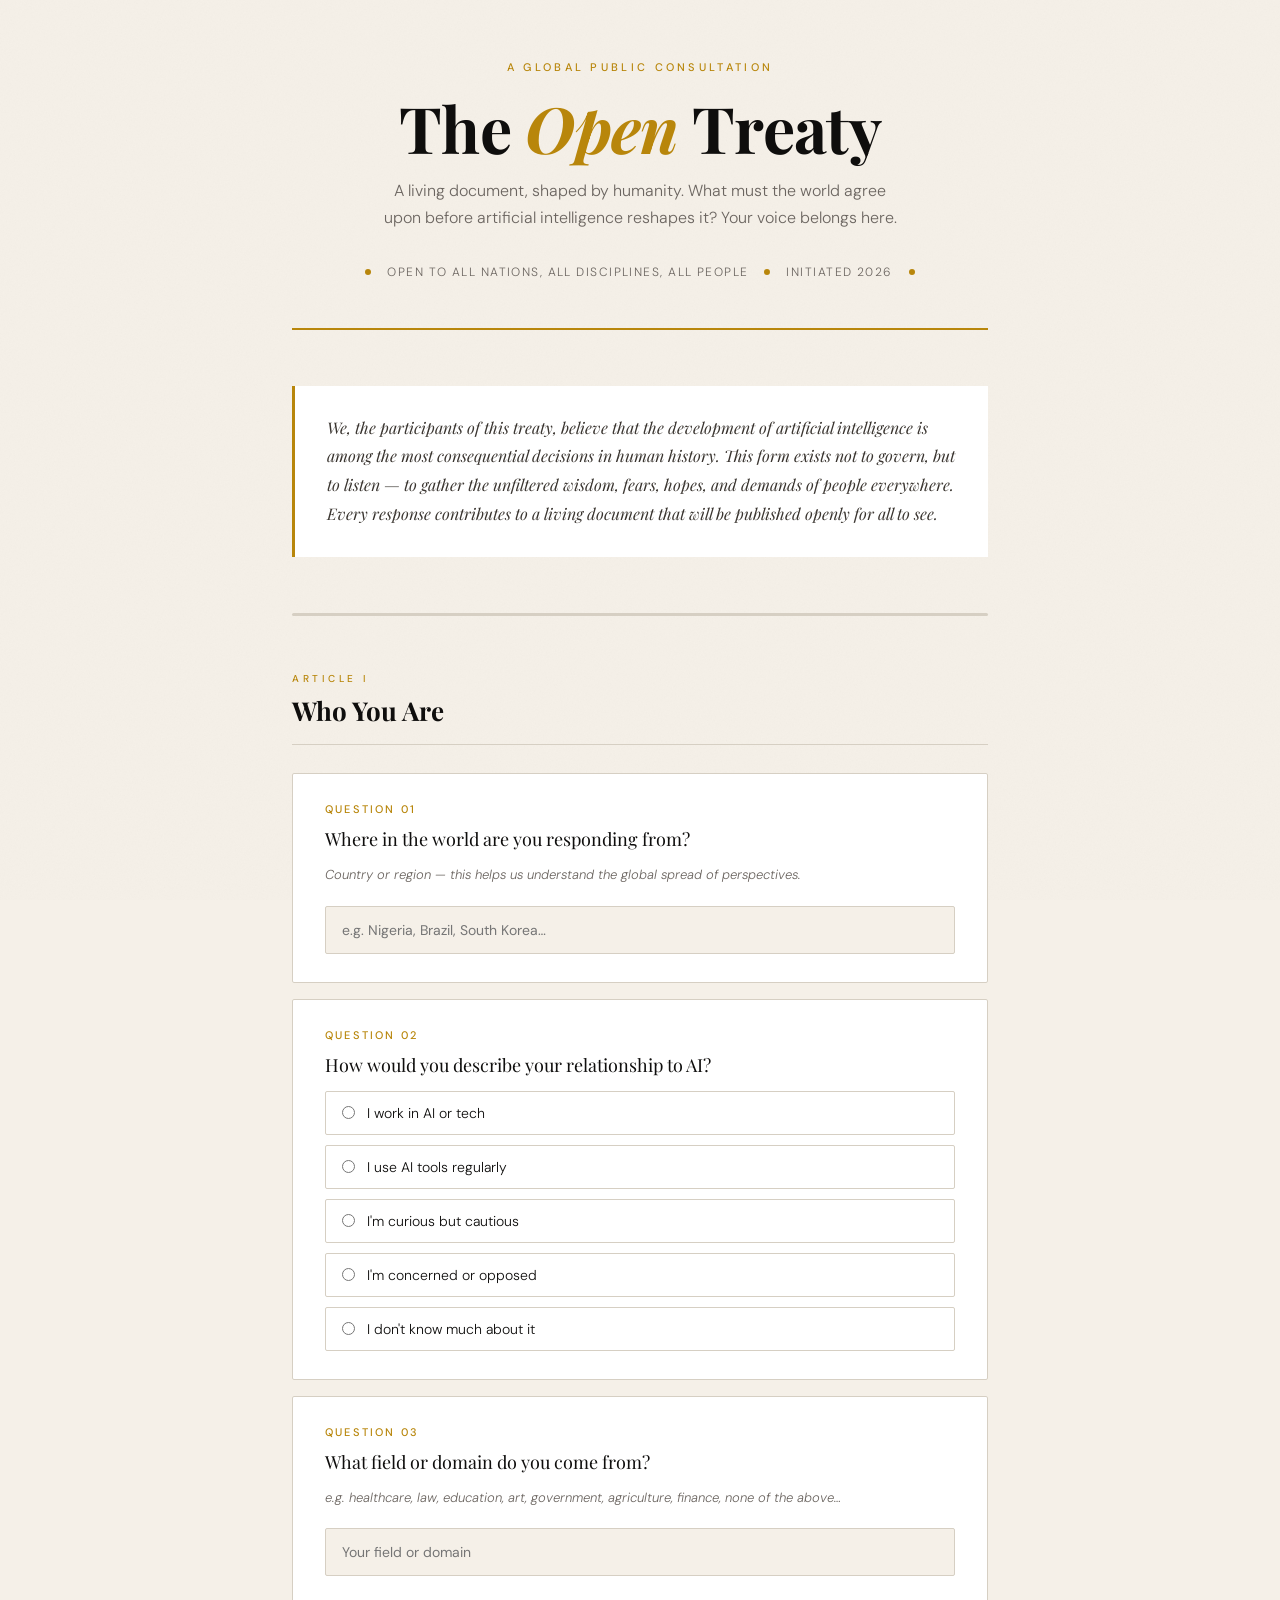
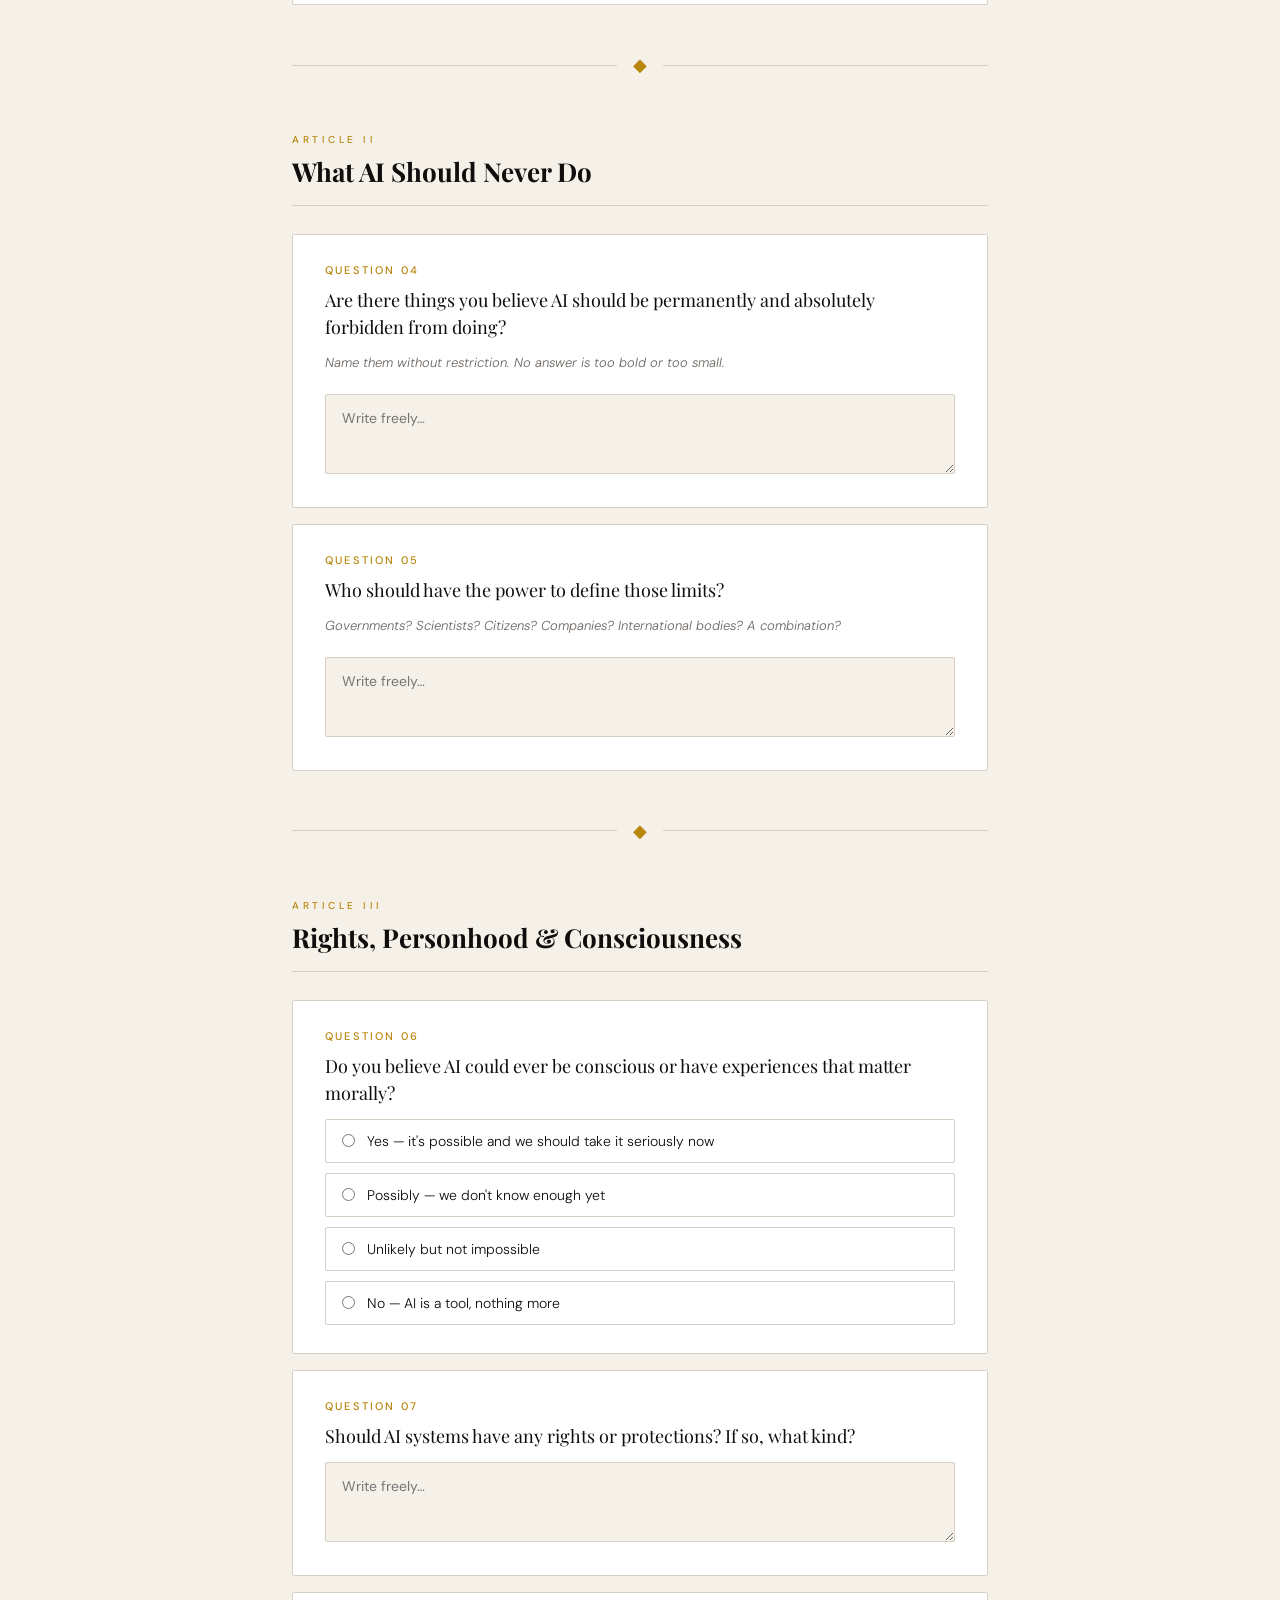
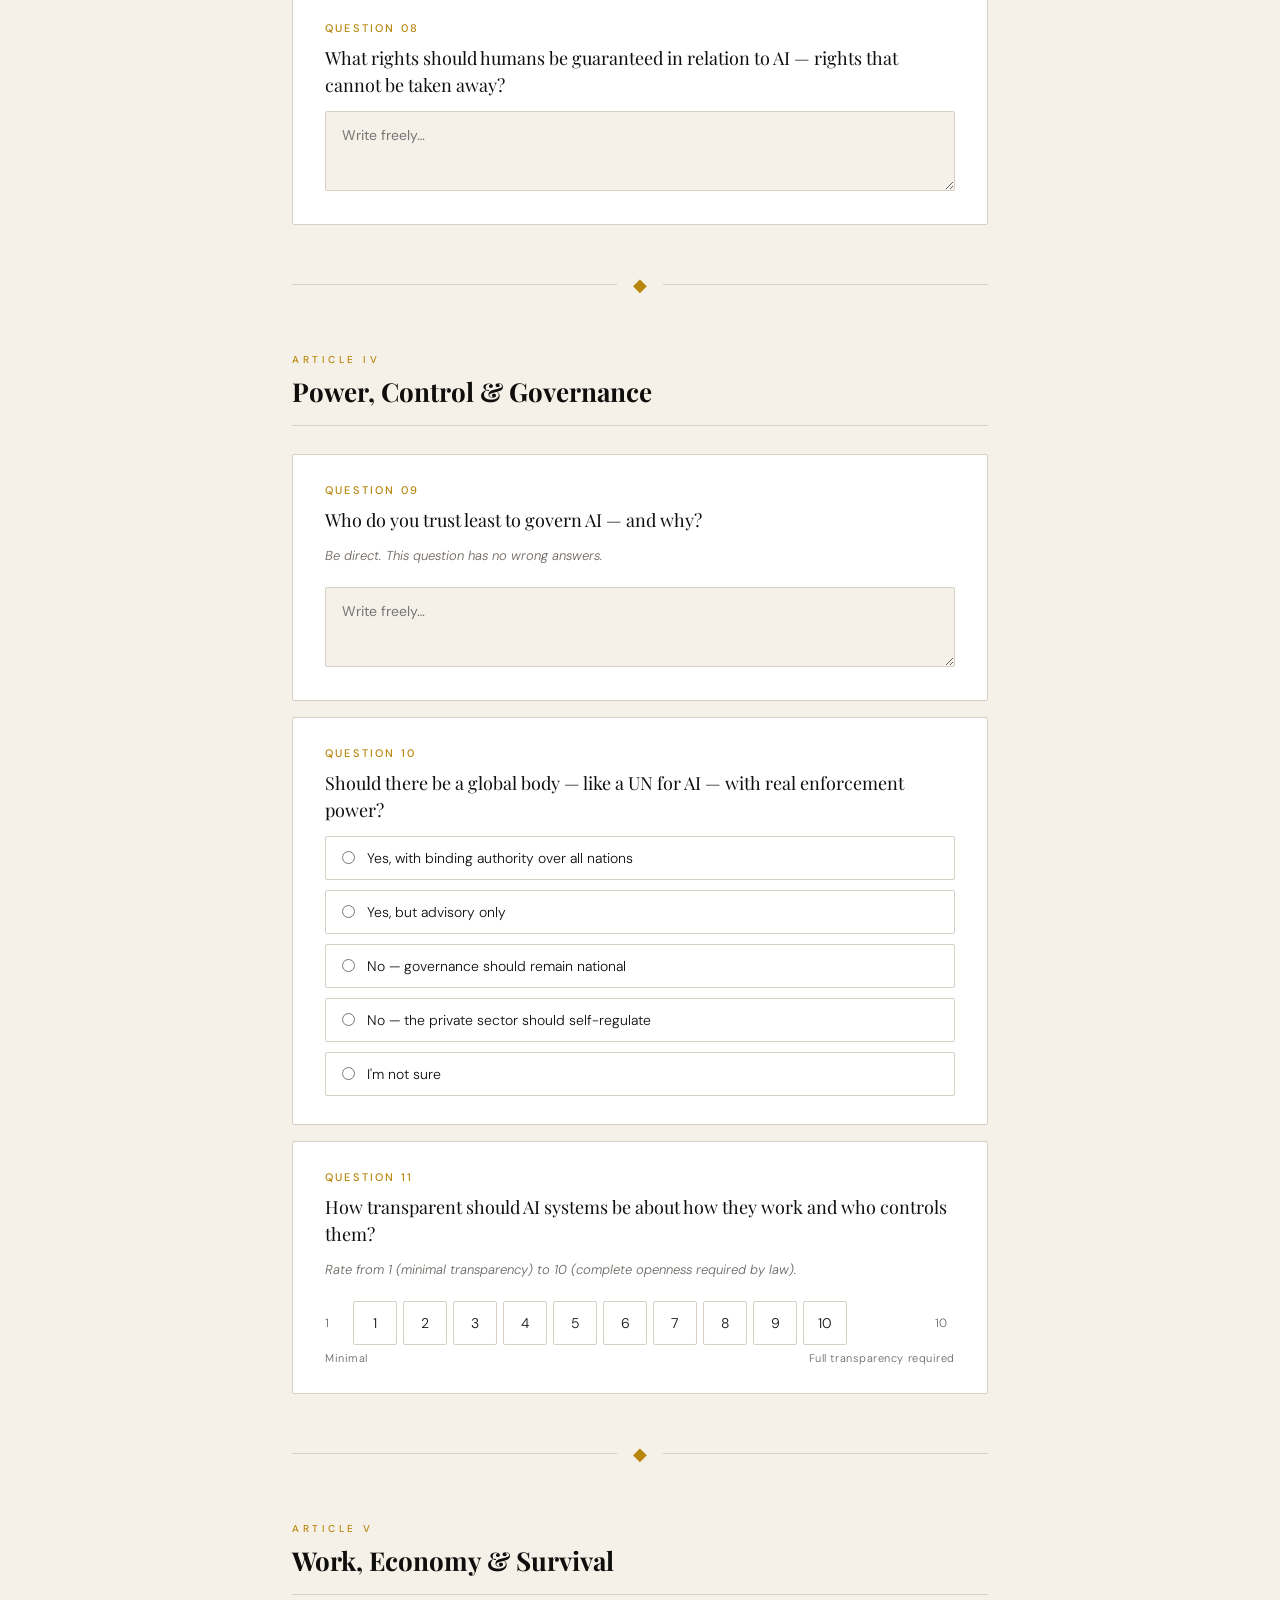
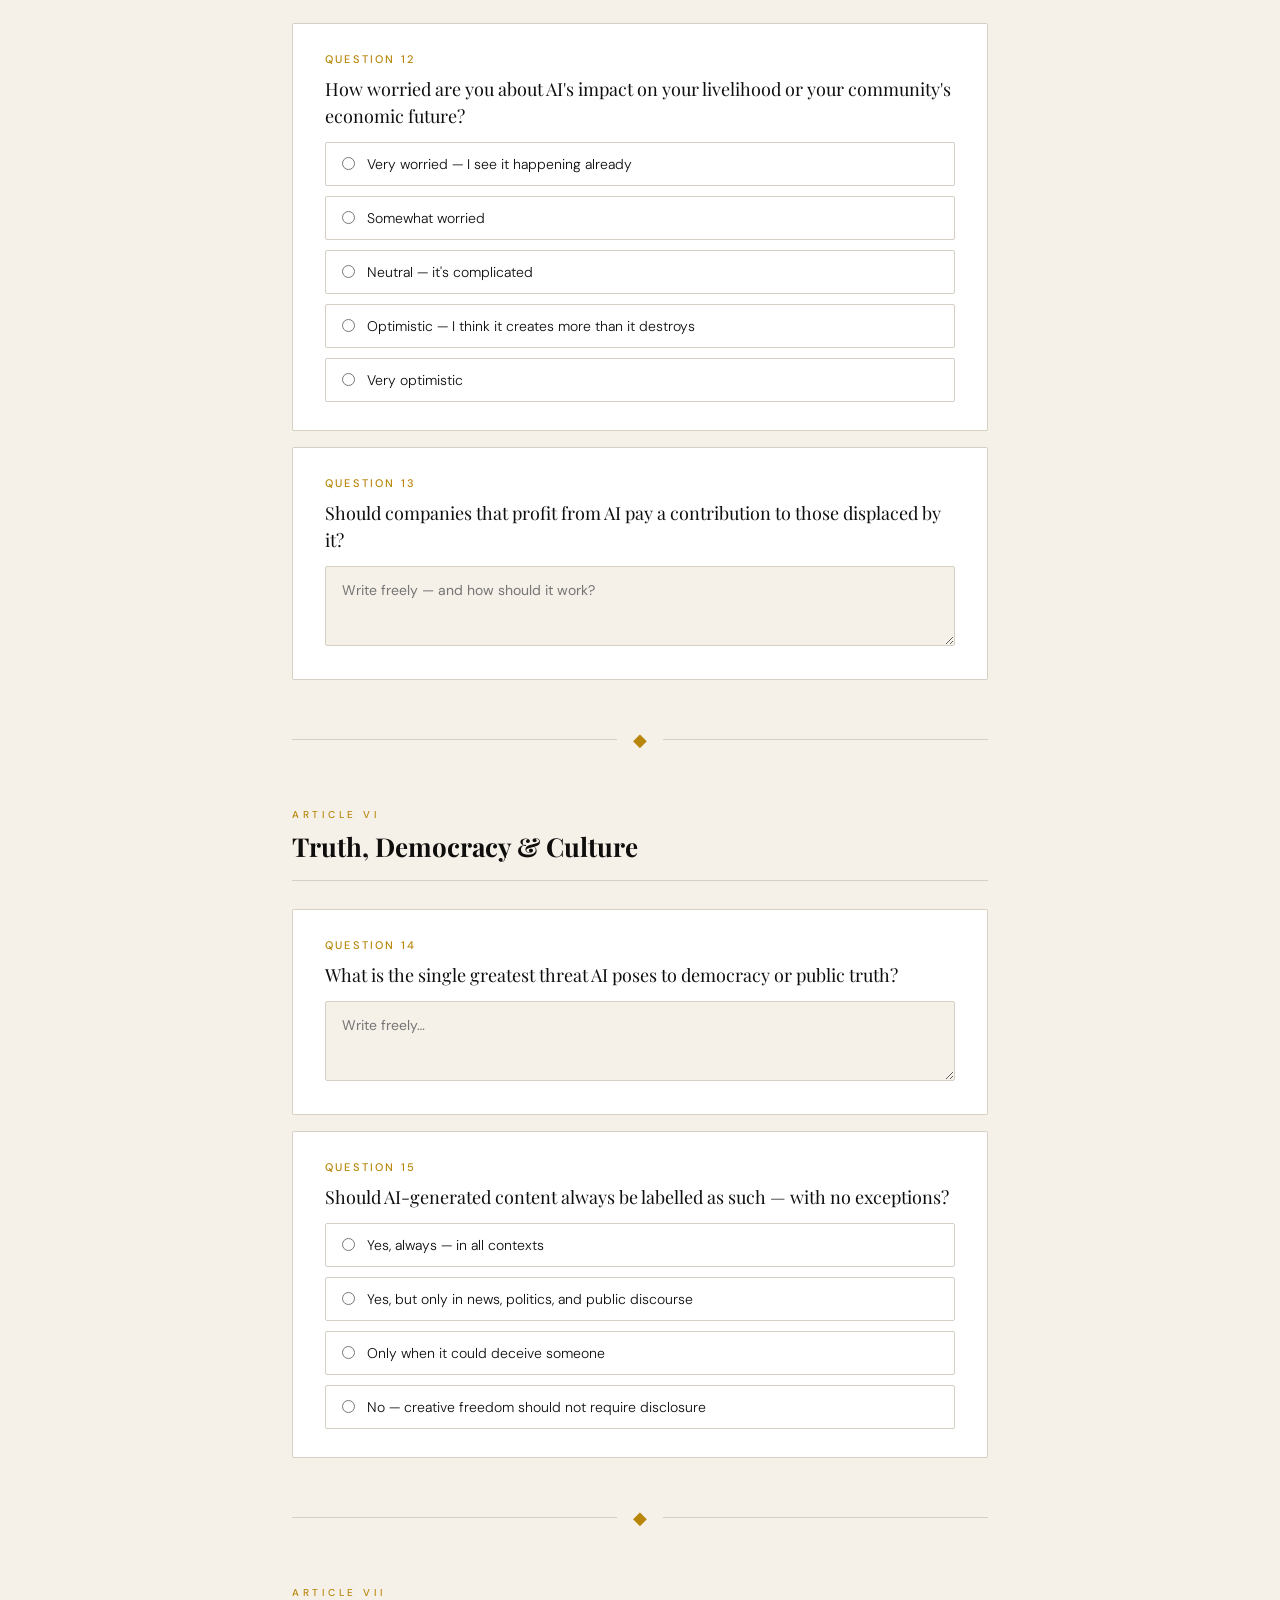
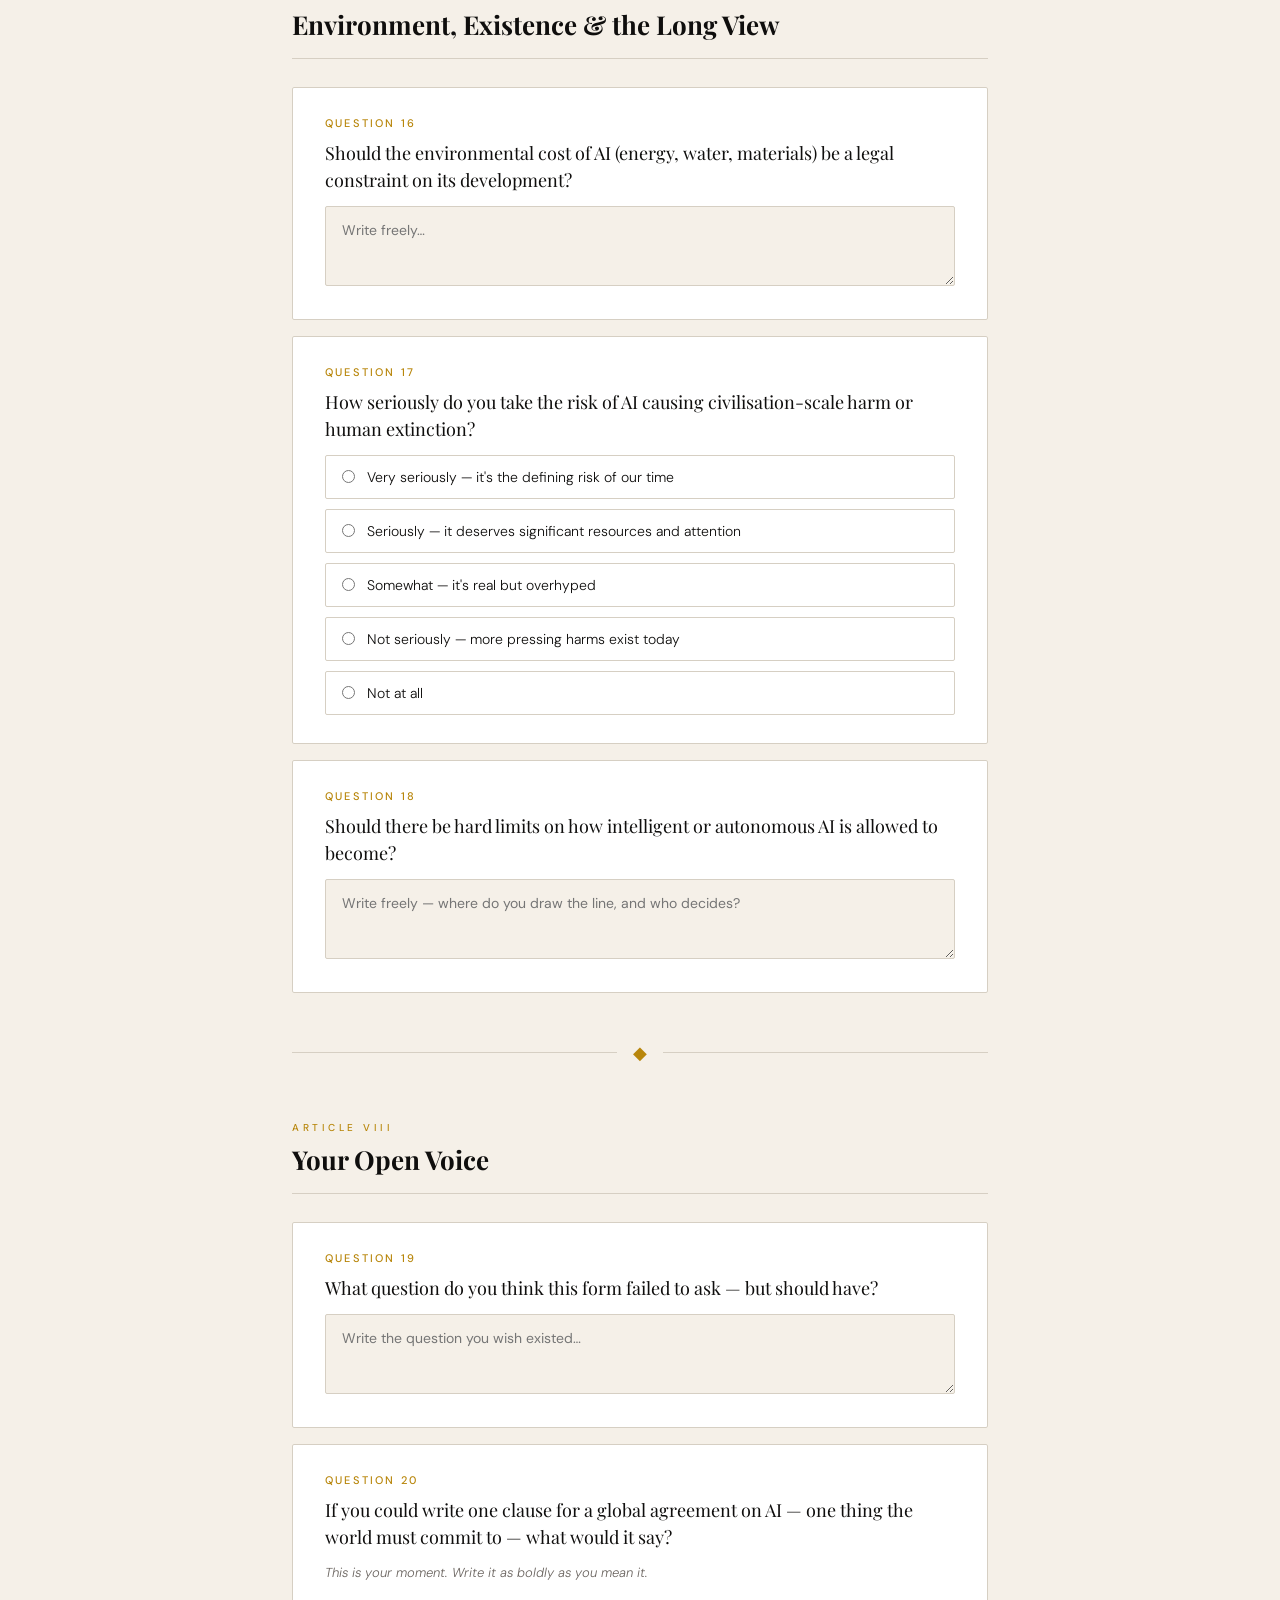
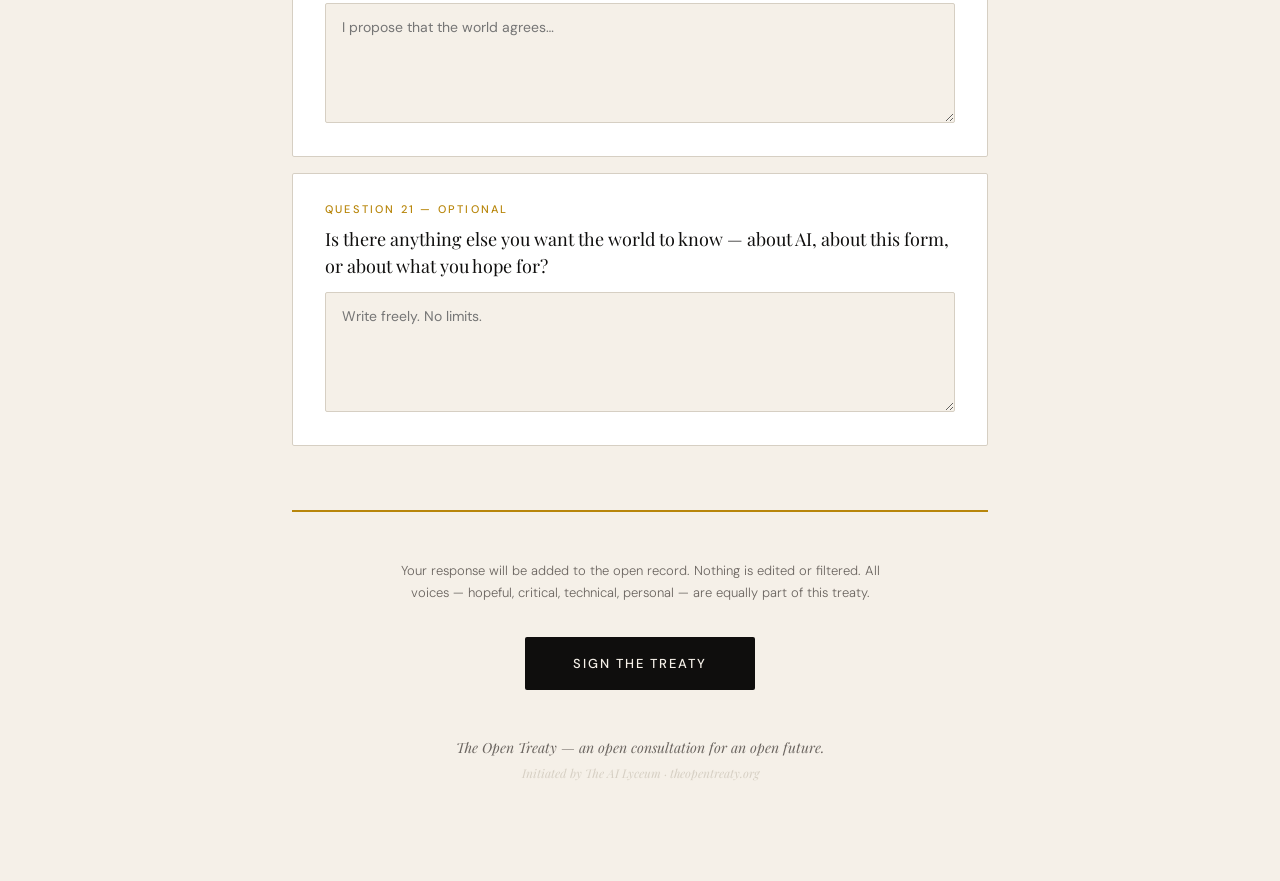
==== index.html @ 38e44379 "launch" ====
<!DOCTYPE html>
<html lang="en">
<head>
<meta charset="UTF-8">
<meta name="viewport" content="width=device-width, initial-scale=1.0">
<title>The Open Treaty — A Global Agreement on AI</title>
<link href="https://fonts.googleapis.com/css2?family=Playfair+Display:ital,wght@0,400;0,700;1,400&family=DM+Sans:wght@300;400;500&display=swap" rel="stylesheet">
<style>
  :root {
    --ink: #0f0e0d;
    --parchment: #f5f0e8;
    --gold: #b8860b;
    --gold-light: #d4a017;
    --seal: #8b1a1a;
    --grey: #6b6560;
    --rule: #d6cfc3;
  }

  * { box-sizing: border-box; margin: 0; padding: 0; }

  body {
    background: var(--parchment);
    color: var(--ink);
    font-family: 'DM Sans', sans-serif;
    font-weight: 300;
    min-height: 100vh;
  }

  /* Texture overlay */
  body::before {
    content: '';
    position: fixed;
    inset: 0;
    background-image: url("data:image/svg+xml,%3Csvg xmlns='http://www.w3.org/2000/svg' width='300' height='300'%3E%3Cfilter id='noise'%3E%3CfeTurbulence type='fractalNoise' baseFrequency='0.65' numOctaves='3' stitchTiles='stitch'/%3E%3CfeColorMatrix type='saturate' values='0'/%3E%3C/filter%3E%3Crect width='300' height='300' filter='url(%23noise)' opacity='0.035'/%3E%3C/svg%3E");
    pointer-events: none;
    z-index: 0;
  }

  .page {
    position: relative;
    z-index: 1;
    max-width: 760px;
    margin: 0 auto;
    padding: 60px 32px 100px;
  }

  /* Header */
  .treaty-header {
    text-align: center;
    padding-bottom: 48px;
    border-bottom: 2px solid var(--gold);
    margin-bottom: 56px;
  }

  .treaty-label {
    font-family: 'DM Sans', sans-serif;
    font-size: 11px;
    font-weight: 500;
    letter-spacing: 0.3em;
    text-transform: uppercase;
    color: var(--gold);
    margin-bottom: 20px;
    display: block;
  }

  h1 {
    font-family: 'Playfair Display', serif;
    font-size: clamp(36px, 6vw, 64px);
    font-weight: 700;
    line-height: 1.05;
    letter-spacing: -0.01em;
    margin-bottom: 16px;
  }

  h1 em {
    font-style: italic;
    color: var(--gold);
  }

  .treaty-sub {
    font-size: 16px;
    line-height: 1.7;
    color: var(--grey);
    max-width: 520px;
    margin: 0 auto 32px;
  }

  .seal-row {
    display: flex;
    align-items: center;
    justify-content: center;
    gap: 16px;
    font-size: 12px;
    color: var(--grey);
    letter-spacing: 0.12em;
    text-transform: uppercase;
  }

  .seal-dot {
    width: 6px;
    height: 6px;
    border-radius: 50%;
    background: var(--gold);
    display: inline-block;
  }

  /* Preamble */
  .preamble {
    background: white;
    border-left: 3px solid var(--gold);
    padding: 28px 32px;
    margin-bottom: 56px;
    font-family: 'Playfair Display', serif;
    font-style: italic;
    font-size: 16px;
    line-height: 1.8;
    color: #3a3530;
  }

  /* Section headers */
  .section-label {
    font-size: 10px;
    font-weight: 500;
    letter-spacing: 0.35em;
    text-transform: uppercase;
    color: var(--gold);
    margin-bottom: 8px;
    margin-top: 56px;
  }

  .section-title {
    font-family: 'Playfair Display', serif;
    font-size: 26px;
    font-weight: 700;
    margin-bottom: 28px;
    padding-bottom: 16px;
    border-bottom: 1px solid var(--rule);
  }

  /* Question cards */
  .q-card {
    background: white;
    border: 1px solid var(--rule);
    border-radius: 2px;
    padding: 28px 32px;
    margin-bottom: 16px;
    transition: border-color 0.2s, box-shadow 0.2s;
  }

  .q-card:hover {
    border-color: var(--gold);
    box-shadow: 0 2px 16px rgba(184,134,11,0.08);
  }

  .q-number {
    font-size: 11px;
    font-weight: 500;
    letter-spacing: 0.2em;
    color: var(--gold);
    text-transform: uppercase;
    margin-bottom: 10px;
  }

  .q-text {
    font-family: 'Playfair Display', serif;
    font-size: 18px;
    line-height: 1.5;
    margin-bottom: 12px;
    font-weight: 400;
  }

  .q-hint {
    font-size: 13px;
    color: var(--grey);
    line-height: 1.6;
    margin-bottom: 20px;
    font-style: italic;
  }

  .q-input {
    width: 100%;
    border: 1px solid var(--rule);
    border-radius: 2px;
    padding: 14px 16px;
    font-family: 'DM Sans', sans-serif;
    font-size: 14px;
    background: var(--parchment);
    color: var(--ink);
    outline: none;
    transition: border-color 0.2s;
    resize: vertical;
    min-height: 80px;
  }

  .q-input:focus {
    border-color: var(--gold);
    background: #fffef9;
  }

  .q-input.short {
    min-height: auto;
    resize: none;
  }

  .q-options {
    display: flex;
    flex-direction: column;
    gap: 10px;
  }

  .q-option {
    display: flex;
    align-items: center;
    gap: 12px;
    padding: 12px 16px;
    border: 1px solid var(--rule);
    border-radius: 2px;
    cursor: pointer;
    transition: all 0.15s;
    font-size: 14px;
  }

  .q-option:hover {
    border-color: var(--gold);
    background: #fffdf5;
  }

  .q-option input {
    accent-color: var(--gold);
  }

  .q-scale {
    display: flex;
    gap: 8px;
    align-items: center;
  }

  .scale-btn {
    width: 44px;
    height: 44px;
    border: 1px solid var(--rule);
    border-radius: 2px;
    display: flex;
    align-items: center;
    justify-content: center;
    font-size: 14px;
    cursor: pointer;
    transition: all 0.15s;
    background: white;
  }

  .scale-btn:hover {
    border-color: var(--gold);
    background: #fffdf5;
    color: var(--gold);
  }

  .scale-labels {
    display: flex;
    justify-content: space-between;
    font-size: 11px;
    color: var(--grey);
    margin-top: 6px;
    letter-spacing: 0.05em;
  }

  /* Divider */
  .section-divider {
    display: flex;
    align-items: center;
    gap: 16px;
    margin: 48px 0 0;
  }

  .section-divider::before,
  .section-divider::after {
    content: '';
    flex: 1;
    height: 1px;
    background: var(--rule);
  }

  .divider-ornament {
    color: var(--gold);
    font-size: 18px;
  }

  /* Submit */
  .submit-section {
    text-align: center;
    margin-top: 64px;
    padding-top: 48px;
    border-top: 2px solid var(--gold);
  }

  .submit-note {
    font-size: 13px;
    color: var(--grey);
    line-height: 1.7;
    max-width: 480px;
    margin: 0 auto 32px;
  }

  .submit-btn {
    display: inline-block;
    background: var(--ink);
    color: var(--parchment);
    font-family: 'DM Sans', sans-serif;
    font-size: 13px;
    font-weight: 500;
    letter-spacing: 0.15em;
    text-transform: uppercase;
    padding: 18px 48px;
    border: none;
    border-radius: 2px;
    cursor: pointer;
    transition: background 0.2s;
  }

  .submit-btn:hover { background: var(--seal); }

  .footer-sig {
    margin-top: 48px;
    font-family: 'Playfair Display', serif;
    font-style: italic;
    font-size: 14px;
    color: var(--grey);
  }

  /* Progress hint */
  .progress-bar {
    height: 3px;
    background: var(--rule);
    border-radius: 2px;
    margin-bottom: 48px;
    overflow: hidden;
  }

  .progress-fill {
    height: 100%;
    width: 0%;
    background: linear-gradient(90deg, var(--gold), var(--gold-light));
    border-radius: 2px;
    transition: width 0.4s ease;
  }

  @media (max-width: 600px) {
    .page { padding: 40px 20px 80px; }
    .q-card { padding: 20px; }
    .preamble { padding: 20px 24px; }
  }
</style>
</head>
<body>
<div class="page">

  <header class="treaty-header">
    <span class="treaty-label">A Global Public Consultation</span>
    <h1>The <em>Open</em> Treaty</h1>
    <p class="treaty-sub">A living document, shaped by humanity. What must the world agree upon before artificial intelligence reshapes it? Your voice belongs here.</p>
    <div class="seal-row">
      <span class="seal-dot"></span>
      <span>Open to all nations, all disciplines, all people</span>
      <span class="seal-dot"></span>
      <span>Initiated 2026</span>
      <span class="seal-dot"></span>
    </div>
  </header>

  <div class="preamble">
    We, the participants of this treaty, believe that the development of artificial intelligence is among the most consequential decisions in human history. This form exists not to govern, but to listen — to gather the unfiltered wisdom, fears, hopes, and demands of people everywhere. Every response contributes to a living document that will be published openly for all to see.
  </div>

  <div class="progress-bar"><div class="progress-fill" id="progress"></div></div>

  <!-- SECTION 1: About You -->
  <div class="section-label">Article I</div>
  <h2 class="section-title">Who You Are</h2>

  <div class="q-card">
    <div class="q-number">Question 01</div>
    <div class="q-text">Where in the world are you responding from?</div>
    <div class="q-hint">Country or region — this helps us understand the global spread of perspectives.</div>
    <input type="text" class="q-input short" placeholder="e.g. Nigeria, Brazil, South Korea…">
  </div>

  <div class="q-card">
    <div class="q-number">Question 02</div>
    <div class="q-text">How would you describe your relationship to AI?</div>
    <div class="q-options">
      <label class="q-option"><input type="radio" name="q2"> I work in AI or tech</label>
      <label class="q-option"><input type="radio" name="q2"> I use AI tools regularly</label>
      <label class="q-option"><input type="radio" name="q2"> I'm curious but cautious</label>
      <label class="q-option"><input type="radio" name="q2"> I'm concerned or opposed</label>
      <label class="q-option"><input type="radio" name="q2"> I don't know much about it</label>
    </div>
  </div>

  <div class="q-card">
    <div class="q-number">Question 03</div>
    <div class="q-text">What field or domain do you come from?</div>
    <div class="q-hint">e.g. healthcare, law, education, art, government, agriculture, finance, none of the above…</div>
    <input type="text" class="q-input short" placeholder="Your field or domain">
  </div>

  <div class="section-divider"><span class="divider-ornament">◆</span></div>

  <!-- SECTION 2: Foundations -->
  <div class="section-label">Article II</div>
  <h2 class="section-title">What AI Should Never Do</h2>

  <div class="q-card">
    <div class="q-number">Question 04</div>
    <div class="q-text">Are there things you believe AI should be permanently and absolutely forbidden from doing?</div>
    <div class="q-hint">Name them without restriction. No answer is too bold or too small.</div>
    <textarea class="q-input" placeholder="Write freely…"></textarea>
  </div>

  <div class="q-card">
    <div class="q-number">Question 05</div>
    <div class="q-text">Who should have the power to define those limits?</div>
    <div class="q-hint">Governments? Scientists? Citizens? Companies? International bodies? A combination?</div>
    <textarea class="q-input" placeholder="Write freely…"></textarea>
  </div>

  <div class="section-divider"><span class="divider-ornament">◆</span></div>

  <!-- SECTION 3: Rights & Personhood -->
  <div class="section-label">Article III</div>
  <h2 class="section-title">Rights, Personhood & Consciousness</h2>

  <div class="q-card">
    <div class="q-number">Question 06</div>
    <div class="q-text">Do you believe AI could ever be conscious or have experiences that matter morally?</div>
    <div class="q-options">
      <label class="q-option"><input type="radio" name="q6"> Yes — it's possible and we should take it seriously now</label>
      <label class="q-option"><input type="radio" name="q6"> Possibly — we don't know enough yet</label>
      <label class="q-option"><input type="radio" name="q6"> Unlikely but not impossible</label>
      <label class="q-option"><input type="radio" name="q6"> No — AI is a tool, nothing more</label>
    </div>
  </div>

  <div class="q-card">
    <div class="q-number">Question 07</div>
    <div class="q-text">Should AI systems have any rights or protections? If so, what kind?</div>
    <textarea class="q-input" placeholder="Write freely…"></textarea>
  </div>

  <div class="q-card">
    <div class="q-number">Question 08</div>
    <div class="q-text">What rights should humans be guaranteed in relation to AI — rights that cannot be taken away?</div>
    <textarea class="q-input" placeholder="Write freely…"></textarea>
  </div>

  <div class="section-divider"><span class="divider-ornament">◆</span></div>

  <!-- SECTION 4: Power & Governance -->
  <div class="section-label">Article IV</div>
  <h2 class="section-title">Power, Control & Governance</h2>

  <div class="q-card">
    <div class="q-number">Question 09</div>
    <div class="q-text">Who do you trust least to govern AI — and why?</div>
    <div class="q-hint">Be direct. This question has no wrong answers.</div>
    <textarea class="q-input" placeholder="Write freely…"></textarea>
  </div>

  <div class="q-card">
    <div class="q-number">Question 10</div>
    <div class="q-text">Should there be a global body — like a UN for AI — with real enforcement power?</div>
    <div class="q-options">
      <label class="q-option"><input type="radio" name="q10"> Yes, with binding authority over all nations</label>
      <label class="q-option"><input type="radio" name="q10"> Yes, but advisory only</label>
      <label class="q-option"><input type="radio" name="q10"> No — governance should remain national</label>
      <label class="q-option"><input type="radio" name="q10"> No — the private sector should self-regulate</label>
      <label class="q-option"><input type="radio" name="q10"> I'm not sure</label>
    </div>
  </div>

  <div class="q-card">
    <div class="q-number">Question 11</div>
    <div class="q-text">How transparent should AI systems be about how they work and who controls them?</div>
    <div class="q-hint">Rate from 1 (minimal transparency) to 10 (complete openness required by law).</div>
    <div class="q-scale">
      <span style="font-size:12px;color:var(--grey);min-width:20px">1</span>
      <div style="flex:1;display:flex;gap:6px">
        <div class="scale-btn">1</div><div class="scale-btn">2</div><div class="scale-btn">3</div>
        <div class="scale-btn">4</div><div class="scale-btn">5</div><div class="scale-btn">6</div>
        <div class="scale-btn">7</div><div class="scale-btn">8</div><div class="scale-btn">9</div>
        <div class="scale-btn">10</div>
      </div>
      <span style="font-size:12px;color:var(--grey);min-width:20px">10</span>
    </div>
    <div class="scale-labels"><span>Minimal</span><span>Full transparency required</span></div>
  </div>

  <div class="section-divider"><span class="divider-ornament">◆</span></div>

  <!-- SECTION 5: Work & Economy -->
  <div class="section-label">Article V</div>
  <h2 class="section-title">Work, Economy & Survival</h2>

  <div class="q-card">
    <div class="q-number">Question 12</div>
    <div class="q-text">How worried are you about AI's impact on your livelihood or your community's economic future?</div>
    <div class="q-options">
      <label class="q-option"><input type="radio" name="q12"> Very worried — I see it happening already</label>
      <label class="q-option"><input type="radio" name="q12"> Somewhat worried</label>
      <label class="q-option"><input type="radio" name="q12"> Neutral — it's complicated</label>
      <label class="q-option"><input type="radio" name="q12"> Optimistic — I think it creates more than it destroys</label>
      <label class="q-option"><input type="radio" name="q12"> Very optimistic</label>
    </div>
  </div>

  <div class="q-card">
    <div class="q-number">Question 13</div>
    <div class="q-text">Should companies that profit from AI pay a contribution to those displaced by it?</div>
    <textarea class="q-input" placeholder="Write freely — and how should it work?"></textarea>
  </div>

  <div class="section-divider"><span class="divider-ornament">◆</span></div>

  <!-- SECTION 6: Truth & Democracy -->
  <div class="section-label">Article VI</div>
  <h2 class="section-title">Truth, Democracy & Culture</h2>

  <div class="q-card">
    <div class="q-number">Question 14</div>
    <div class="q-text">What is the single greatest threat AI poses to democracy or public truth?</div>
    <textarea class="q-input" placeholder="Write freely…"></textarea>
  </div>

  <div class="q-card">
    <div class="q-number">Question 15</div>
    <div class="q-text">Should AI-generated content always be labelled as such — with no exceptions?</div>
    <div class="q-options">
      <label class="q-option"><input type="radio" name="q15"> Yes, always — in all contexts</label>
      <label class="q-option"><input type="radio" name="q15"> Yes, but only in news, politics, and public discourse</label>
      <label class="q-option"><input type="radio" name="q15"> Only when it could deceive someone</label>
      <label class="q-option"><input type="radio" name="q15"> No — creative freedom should not require disclosure</label>
    </div>
  </div>

  <div class="section-divider"><span class="divider-ornament">◆</span></div>

  <!-- SECTION 7: Environment & Existence -->
  <div class="section-label">Article VII</div>
  <h2 class="section-title">Environment, Existence & the Long View</h2>

  <div class="q-card">
    <div class="q-number">Question 16</div>
    <div class="q-text">Should the environmental cost of AI (energy, water, materials) be a legal constraint on its development?</div>
    <textarea class="q-input" placeholder="Write freely…"></textarea>
  </div>

  <div class="q-card">
    <div class="q-number">Question 17</div>
    <div class="q-text">How seriously do you take the risk of AI causing civilisation-scale harm or human extinction?</div>
    <div class="q-options">
      <label class="q-option"><input type="radio" name="q17"> Very seriously — it's the defining risk of our time</label>
      <label class="q-option"><input type="radio" name="q17"> Seriously — it deserves significant resources and attention</label>
      <label class="q-option"><input type="radio" name="q17"> Somewhat — it's real but overhyped</label>
      <label class="q-option"><input type="radio" name="q17"> Not seriously — more pressing harms exist today</label>
      <label class="q-option"><input type="radio" name="q17"> Not at all</label>
    </div>
  </div>

  <div class="q-card">
    <div class="q-number">Question 18</div>
    <div class="q-text">Should there be hard limits on how intelligent or autonomous AI is allowed to become?</div>
    <textarea class="q-input" placeholder="Write freely — where do you draw the line, and who decides?"></textarea>
  </div>

  <div class="section-divider"><span class="divider-ornament">◆</span></div>

  <!-- SECTION 8: Open Voice -->
  <div class="section-label">Article VIII</div>
  <h2 class="section-title">Your Open Voice</h2>

  <div class="q-card">
    <div class="q-number">Question 19</div>
    <div class="q-text">What question do you think this form failed to ask — but should have?</div>
    <textarea class="q-input" placeholder="Write the question you wish existed…"></textarea>
  </div>

  <div class="q-card">
    <div class="q-number">Question 20</div>
    <div class="q-text">If you could write one clause for a global agreement on AI — one thing the world must commit to — what would it say?</div>
    <div class="q-hint">This is your moment. Write it as boldly as you mean it.</div>
    <textarea class="q-input" style="min-height:120px" placeholder="I propose that the world agrees…"></textarea>
  </div>

  <div class="q-card">
    <div class="q-number">Question 21 — Optional</div>
    <div class="q-text">Is there anything else you want the world to know — about AI, about this form, or about what you hope for?</div>
    <textarea class="q-input" style="min-height:120px" placeholder="Write freely. No limits."></textarea>
  </div>

  <!-- Submit -->
  <div class="submit-section">
    <p class="submit-note">Your response will be added to the open record. Nothing is edited or filtered. All voices — hopeful, critical, technical, personal — are equally part of this treaty.</p>
    <button class="submit-btn">Sign the Treaty</button>
    <div class="footer-sig">
      <p>The Open Treaty — an open consultation for an open future.</p>
      <p style="margin-top:8px;font-size:12px;color:var(--rule);">Initiated by The AI Lyceum · theopentreaty.org</p>
    </div>
  </div>

</div>

<script>
  // Scale button interaction
  document.querySelectorAll('.scale-btn').forEach(btn => {
    btn.addEventListener('click', function() {
      const group = this.closest('.q-scale').querySelectorAll('.scale-btn');
      group.forEach(b => b.style.background = 'white');
      group.forEach(b => b.style.color = 'var(--ink)');
      group.forEach(b => b.style.borderColor = 'var(--rule)');
      this.style.background = 'var(--ink)';
      this.style.color = 'var(--parchment)';
      this.style.borderColor = 'var(--ink)';
    });
  });

  // Simple scroll progress
  window.addEventListener('scroll', () => {
    const doc = document.documentElement;
    const scrolled = (doc.scrollTop || document.body.scrollTop);
    const total = doc.scrollHeight - doc.clientHeight;
    const pct = Math.round((scrolled / total) * 100);
    document.getElementById('progress').style.width = pct + '%';
  });
</script>
</body>
</html>
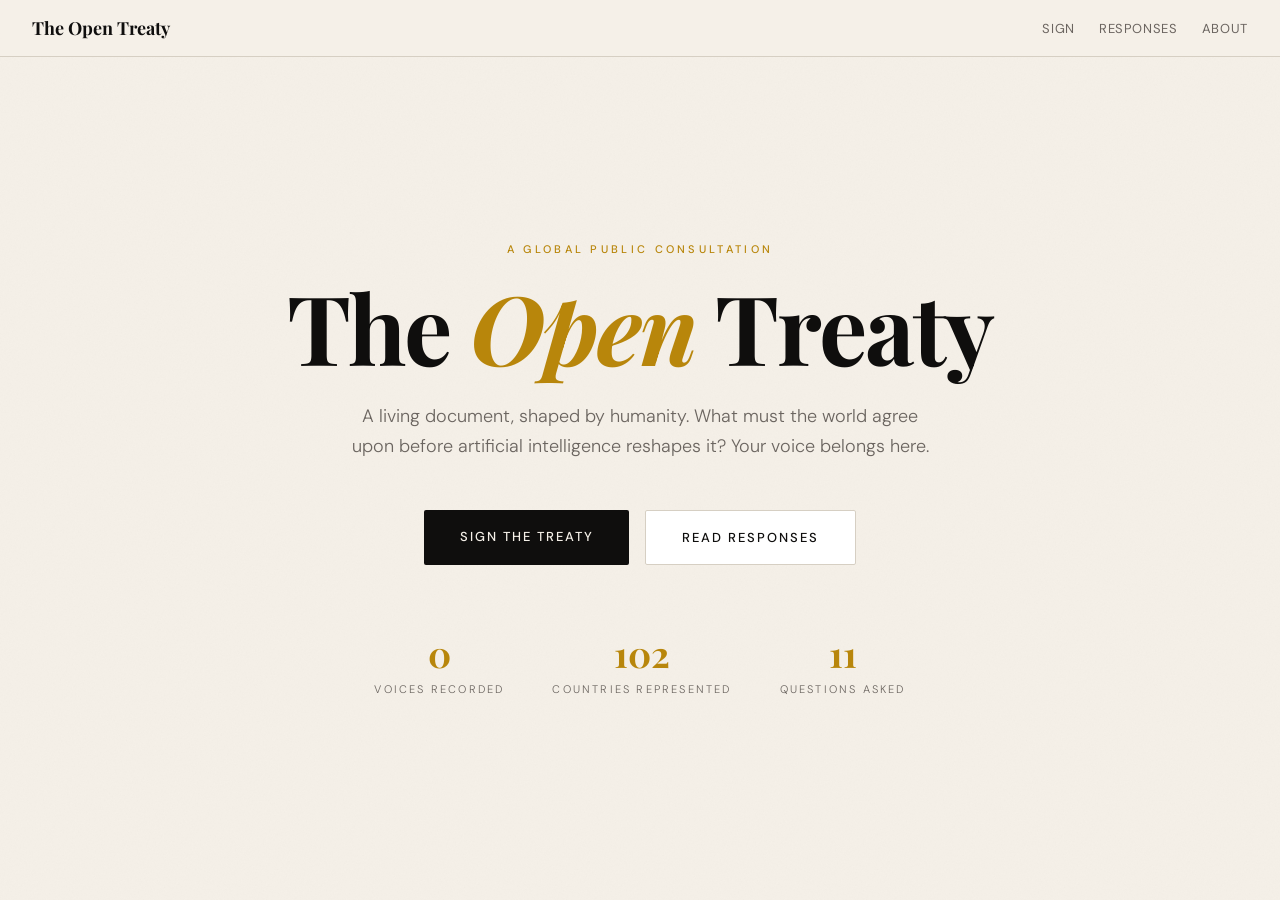
==== commit e2059270: "Complete frontend: landing, treaty form, responses, about pages with navigation and interactivity Co" ====
--- a/index.html
+++ b/index.html
@@ -4,632 +4,56 @@
 <meta charset="UTF-8">
 <meta name="viewport" content="width=device-width, initial-scale=1.0">
 <title>The Open Treaty — A Global Agreement on AI</title>
+<meta name="description" content="A living document shaped by humanity. What must the world agree upon before AI reshapes it? Add your voice to the global conversation.">
 <link href="https://fonts.googleapis.com/css2?family=Playfair+Display:ital,wght@0,400;0,700;1,400&family=DM+Sans:wght@300;400;500&display=swap" rel="stylesheet">
-<style>
-  :root {
-    --ink: #0f0e0d;
-    --parchment: #f5f0e8;
-    --gold: #b8860b;
-    --gold-light: #d4a017;
-    --seal: #8b1a1a;
-    --grey: #6b6560;
-    --rule: #d6cfc3;
-  }
-
-  * { box-sizing: border-box; margin: 0; padding: 0; }
-
-  body {
-    background: var(--parchment);
-    color: var(--ink);
-    font-family: 'DM Sans', sans-serif;
-    font-weight: 300;
-    min-height: 100vh;
-  }
-
-  /* Texture overlay */
-  body::before {
-    content: '';
-    position: fixed;
-    inset: 0;
-    background-image: url("data:image/svg+xml,%3Csvg xmlns='http://www.w3.org/2000/svg' width='300' height='300'%3E%3Cfilter id='noise'%3E%3CfeTurbulence type='fractalNoise' baseFrequency='0.65' numOctaves='3' stitchTiles='stitch'/%3E%3CfeColorMatrix type='saturate' values='0'/%3E%3C/filter%3E%3Crect width='300' height='300' filter='url(%23noise)' opacity='0.035'/%3E%3C/svg%3E");
-    pointer-events: none;
-    z-index: 0;
-  }
-
-  .page {
-    position: relative;
-    z-index: 1;
-    max-width: 760px;
-    margin: 0 auto;
-    padding: 60px 32px 100px;
-  }
-
-  /* Header */
-  .treaty-header {
-    text-align: center;
-    padding-bottom: 48px;
-    border-bottom: 2px solid var(--gold);
-    margin-bottom: 56px;
-  }
-
-  .treaty-label {
-    font-family: 'DM Sans', sans-serif;
-    font-size: 11px;
-    font-weight: 500;
-    letter-spacing: 0.3em;
-    text-transform: uppercase;
-    color: var(--gold);
-    margin-bottom: 20px;
-    display: block;
-  }
-
-  h1 {
-    font-family: 'Playfair Display', serif;
-    font-size: clamp(36px, 6vw, 64px);
-    font-weight: 700;
-    line-height: 1.05;
-    letter-spacing: -0.01em;
-    margin-bottom: 16px;
-  }
-
-  h1 em {
-    font-style: italic;
-    color: var(--gold);
-  }
-
-  .treaty-sub {
-    font-size: 16px;
-    line-height: 1.7;
-    color: var(--grey);
-    max-width: 520px;
-    margin: 0 auto 32px;
-  }
-
-  .seal-row {
-    display: flex;
-    align-items: center;
-    justify-content: center;
-    gap: 16px;
-    font-size: 12px;
-    color: var(--grey);
-    letter-spacing: 0.12em;
-    text-transform: uppercase;
-  }
-
-  .seal-dot {
-    width: 6px;
-    height: 6px;
-    border-radius: 50%;
-    background: var(--gold);
-    display: inline-block;
-  }
-
-  /* Preamble */
-  .preamble {
-    background: white;
-    border-left: 3px solid var(--gold);
-    padding: 28px 32px;
-    margin-bottom: 56px;
-    font-family: 'Playfair Display', serif;
-    font-style: italic;
-    font-size: 16px;
-    line-height: 1.8;
-    color: #3a3530;
-  }
-
-  /* Section headers */
-  .section-label {
-    font-size: 10px;
-    font-weight: 500;
-    letter-spacing: 0.35em;
-    text-transform: uppercase;
-    color: var(--gold);
-    margin-bottom: 8px;
-    margin-top: 56px;
-  }
-
-  .section-title {
-    font-family: 'Playfair Display', serif;
-    font-size: 26px;
-    font-weight: 700;
-    margin-bottom: 28px;
-    padding-bottom: 16px;
-    border-bottom: 1px solid var(--rule);
-  }
-
-  /* Question cards */
-  .q-card {
-    background: white;
-    border: 1px solid var(--rule);
-    border-radius: 2px;
-    padding: 28px 32px;
-    margin-bottom: 16px;
-    transition: border-color 0.2s, box-shadow 0.2s;
-  }
-
-  .q-card:hover {
-    border-color: var(--gold);
-    box-shadow: 0 2px 16px rgba(184,134,11,0.08);
-  }
-
-  .q-number {
-    font-size: 11px;
-    font-weight: 500;
-    letter-spacing: 0.2em;
-    color: var(--gold);
-    text-transform: uppercase;
-    margin-bottom: 10px;
-  }
-
-  .q-text {
-    font-family: 'Playfair Display', serif;
-    font-size: 18px;
-    line-height: 1.5;
-    margin-bottom: 12px;
-    font-weight: 400;
-  }
-
-  .q-hint {
-    font-size: 13px;
-    color: var(--grey);
-    line-height: 1.6;
-    margin-bottom: 20px;
-    font-style: italic;
-  }
-
-  .q-input {
-    width: 100%;
-    border: 1px solid var(--rule);
-    border-radius: 2px;
-    padding: 14px 16px;
-    font-family: 'DM Sans', sans-serif;
-    font-size: 14px;
-    background: var(--parchment);
-    color: var(--ink);
-    outline: none;
-    transition: border-color 0.2s;
-    resize: vertical;
-    min-height: 80px;
-  }
-
-  .q-input:focus {
-    border-color: var(--gold);
-    background: #fffef9;
-  }
-
-  .q-input.short {
-    min-height: auto;
-    resize: none;
-  }
-
-  .q-options {
-    display: flex;
-    flex-direction: column;
-    gap: 10px;
-  }
-
-  .q-option {
-    display: flex;
-    align-items: center;
-    gap: 12px;
-    padding: 12px 16px;
-    border: 1px solid var(--rule);
-    border-radius: 2px;
-    cursor: pointer;
-    transition: all 0.15s;
-    font-size: 14px;
-  }
-
-  .q-option:hover {
-    border-color: var(--gold);
-    background: #fffdf5;
-  }
-
-  .q-option input {
-    accent-color: var(--gold);
-  }
-
-  .q-scale {
-    display: flex;
-    gap: 8px;
-    align-items: center;
-  }
-
-  .scale-btn {
-    width: 44px;
-    height: 44px;
-    border: 1px solid var(--rule);
-    border-radius: 2px;
-    display: flex;
-    align-items: center;
-    justify-content: center;
-    font-size: 14px;
-    cursor: pointer;
-    transition: all 0.15s;
-    background: white;
-  }
-
-  .scale-btn:hover {
-    border-color: var(--gold);
-    background: #fffdf5;
-    color: var(--gold);
-  }
-
-  .scale-labels {
-    display: flex;
-    justify-content: space-between;
-    font-size: 11px;
-    color: var(--grey);
-    margin-top: 6px;
-    letter-spacing: 0.05em;
-  }
-
-  /* Divider */
-  .section-divider {
-    display: flex;
-    align-items: center;
-    gap: 16px;
-    margin: 48px 0 0;
-  }
-
-  .section-divider::before,
-  .section-divider::after {
-    content: '';
-    flex: 1;
-    height: 1px;
-    background: var(--rule);
-  }
-
-  .divider-ornament {
-    color: var(--gold);
-    font-size: 18px;
-  }
-
-  /* Submit */
-  .submit-section {
-    text-align: center;
-    margin-top: 64px;
-    padding-top: 48px;
-    border-top: 2px solid var(--gold);
-  }
-
-  .submit-note {
-    font-size: 13px;
-    color: var(--grey);
-    line-height: 1.7;
-    max-width: 480px;
-    margin: 0 auto 32px;
-  }
-
-  .submit-btn {
-    display: inline-block;
-    background: var(--ink);
-    color: var(--parchment);
-    font-family: 'DM Sans', sans-serif;
-    font-size: 13px;
-    font-weight: 500;
-    letter-spacing: 0.15em;
-    text-transform: uppercase;
-    padding: 18px 48px;
-    border: none;
-    border-radius: 2px;
-    cursor: pointer;
-    transition: background 0.2s;
-  }
-
-  .submit-btn:hover { background: var(--seal); }
-
-  .footer-sig {
-    margin-top: 48px;
-    font-family: 'Playfair Display', serif;
-    font-style: italic;
-    font-size: 14px;
-    color: var(--grey);
-  }
-
-  /* Progress hint */
-  .progress-bar {
-    height: 3px;
-    background: var(--rule);
-    border-radius: 2px;
-    margin-bottom: 48px;
-    overflow: hidden;
-  }
-
-  .progress-fill {
-    height: 100%;
-    width: 0%;
-    background: linear-gradient(90deg, var(--gold), var(--gold-light));
-    border-radius: 2px;
-    transition: width 0.4s ease;
-  }
-
-  @media (max-width: 600px) {
-    .page { padding: 40px 20px 80px; }
-    .q-card { padding: 20px; }
-    .preamble { padding: 20px 24px; }
-  }
-</style>
+<link rel="stylesheet" href="assets/css/styles.css">
 </head>
 <body>
-<div class="page">
 
-  <header class="treaty-header">
-    <span class="treaty-label">A Global Public Consultation</span>
+<nav class="nav">
+  <a href="index.html" class="nav-logo">The Open Treaty</a>
+  <div class="nav-links">
+    <a href="pages/treaty.html">Sign</a>
+    <a href="pages/responses.html">Responses</a>
+    <a href="pages/about.html">About</a>
+  </div>
+</nav>
+
+<section class="hero">
+  <div class="hero-content">
+    <div class="hero-label">A Global Public Consultation</div>
     <h1>The <em>Open</em> Treaty</h1>
-    <p class="treaty-sub">A living document, shaped by humanity. What must the world agree upon before artificial intelligence reshapes it? Your voice belongs here.</p>
-    <div class="seal-row">
-      <span class="seal-dot"></span>
-      <span>Open to all nations, all disciplines, all people</span>
-      <span class="seal-dot"></span>
-      <span>Initiated 2026</span>
-      <span class="seal-dot"></span>
+    <p class="hero-subtitle">
+      A living document, shaped by humanity. What must the world agree upon before artificial intelligence reshapes it? Your voice belongs here.
+    </p>
+
+    <div class="cta-group">
+      <a href="pages/treaty.html" class="btn btn-primary">Sign the Treaty</a>
+      <a href="pages/responses.html" class="btn btn-secondary">Read Responses</a>
     </div>
-  </header>
 
-  <div class="preamble">
-    We, the participants of this treaty, believe that the development of artificial intelligence is among the most consequential decisions in human history. This form exists not to govern, but to listen — to gather the unfiltered wisdom, fears, hopes, and demands of people everywhere. Every response contributes to a living document that will be published openly for all to see.
-  </div>
-
-  <div class="progress-bar"><div class="progress-fill" id="progress"></div></div>
-
-  <!-- SECTION 1: About You -->
-  <div class="section-label">Article I</div>
-  <h2 class="section-title">Who You Are</h2>
-
-  <div class="q-card">
-    <div class="q-number">Question 01</div>
-    <div class="q-text">Where in the world are you responding from?</div>
-    <div class="q-hint">Country or region — this helps us understand the global spread of perspectives.</div>
-    <input type="text" class="q-input short" placeholder="e.g. Nigeria, Brazil, South Korea…">
-  </div>
-
-  <div class="q-card">
-    <div class="q-number">Question 02</div>
-    <div class="q-text">How would you describe your relationship to AI?</div>
-    <div class="q-options">
-      <label class="q-option"><input type="radio" name="q2"> I work in AI or tech</label>
-      <label class="q-option"><input type="radio" name="q2"> I use AI tools regularly</label>
-      <label class="q-option"><input type="radio" name="q2"> I'm curious but cautious</label>
-      <label class="q-option"><input type="radio" name="q2"> I'm concerned or opposed</label>
-      <label class="q-option"><input type="radio" name="q2"> I don't know much about it</label>
+    <div class="hero-stats">
+      <div class="stat">
+        <span class="stat-number" data-target="0" id="responseCount">0</span>
+        <span class="stat-label">Voices Recorded</span>
+      </div>
+      <div class="stat">
+        <span class="stat-number" data-target="195">195</span>
+        <span class="stat-label">Countries Represented</span>
+      </div>
+      <div class="stat">
+        <span class="stat-number" data-target="21">21</span>
+        <span class="stat-label">Questions Asked</span>
+      </div>
     </div>
   </div>
+</section>
 
-  <div class="q-card">
-    <div class="q-number">Question 03</div>
-    <div class="q-text">What field or domain do you come from?</div>
-    <div class="q-hint">e.g. healthcare, law, education, art, government, agriculture, finance, none of the above…</div>
-    <input type="text" class="q-input short" placeholder="Your field or domain">
-  </div>
-
-  <div class="section-divider"><span class="divider-ornament">◆</span></div>
-
-  <!-- SECTION 2: Foundations -->
-  <div class="section-label">Article II</div>
-  <h2 class="section-title">What AI Should Never Do</h2>
-
-  <div class="q-card">
-    <div class="q-number">Question 04</div>
-    <div class="q-text">Are there things you believe AI should be permanently and absolutely forbidden from doing?</div>
-    <div class="q-hint">Name them without restriction. No answer is too bold or too small.</div>
-    <textarea class="q-input" placeholder="Write freely…"></textarea>
-  </div>
-
-  <div class="q-card">
-    <div class="q-number">Question 05</div>
-    <div class="q-text">Who should have the power to define those limits?</div>
-    <div class="q-hint">Governments? Scientists? Citizens? Companies? International bodies? A combination?</div>
-    <textarea class="q-input" placeholder="Write freely…"></textarea>
-  </div>
-
-  <div class="section-divider"><span class="divider-ornament">◆</span></div>
-
-  <!-- SECTION 3: Rights & Personhood -->
-  <div class="section-label">Article III</div>
-  <h2 class="section-title">Rights, Personhood & Consciousness</h2>
-
-  <div class="q-card">
-    <div class="q-number">Question 06</div>
-    <div class="q-text">Do you believe AI could ever be conscious or have experiences that matter morally?</div>
-    <div class="q-options">
-      <label class="q-option"><input type="radio" name="q6"> Yes — it's possible and we should take it seriously now</label>
-      <label class="q-option"><input type="radio" name="q6"> Possibly — we don't know enough yet</label>
-      <label class="q-option"><input type="radio" name="q6"> Unlikely but not impossible</label>
-      <label class="q-option"><input type="radio" name="q6"> No — AI is a tool, nothing more</label>
-    </div>
-  </div>
-
-  <div class="q-card">
-    <div class="q-number">Question 07</div>
-    <div class="q-text">Should AI systems have any rights or protections? If so, what kind?</div>
-    <textarea class="q-input" placeholder="Write freely…"></textarea>
-  </div>
-
-  <div class="q-card">
-    <div class="q-number">Question 08</div>
-    <div class="q-text">What rights should humans be guaranteed in relation to AI — rights that cannot be taken away?</div>
-    <textarea class="q-input" placeholder="Write freely…"></textarea>
-  </div>
-
-  <div class="section-divider"><span class="divider-ornament">◆</span></div>
-
-  <!-- SECTION 4: Power & Governance -->
-  <div class="section-label">Article IV</div>
-  <h2 class="section-title">Power, Control & Governance</h2>
-
-  <div class="q-card">
-    <div class="q-number">Question 09</div>
-    <div class="q-text">Who do you trust least to govern AI — and why?</div>
-    <div class="q-hint">Be direct. This question has no wrong answers.</div>
-    <textarea class="q-input" placeholder="Write freely…"></textarea>
-  </div>
-
-  <div class="q-card">
-    <div class="q-number">Question 10</div>
-    <div class="q-text">Should there be a global body — like a UN for AI — with real enforcement power?</div>
-    <div class="q-options">
-      <label class="q-option"><input type="radio" name="q10"> Yes, with binding authority over all nations</label>
-      <label class="q-option"><input type="radio" name="q10"> Yes, but advisory only</label>
-      <label class="q-option"><input type="radio" name="q10"> No — governance should remain national</label>
-      <label class="q-option"><input type="radio" name="q10"> No — the private sector should self-regulate</label>
-      <label class="q-option"><input type="radio" name="q10"> I'm not sure</label>
-    </div>
-  </div>
-
-  <div class="q-card">
-    <div class="q-number">Question 11</div>
-    <div class="q-text">How transparent should AI systems be about how they work and who controls them?</div>
-    <div class="q-hint">Rate from 1 (minimal transparency) to 10 (complete openness required by law).</div>
-    <div class="q-scale">
-      <span style="font-size:12px;color:var(--grey);min-width:20px">1</span>
-      <div style="flex:1;display:flex;gap:6px">
-        <div class="scale-btn">1</div><div class="scale-btn">2</div><div class="scale-btn">3</div>
-        <div class="scale-btn">4</div><div class="scale-btn">5</div><div class="scale-btn">6</div>
-        <div class="scale-btn">7</div><div class="scale-btn">8</div><div class="scale-btn">9</div>
-        <div class="scale-btn">10</div>
-      </div>
-      <span style="font-size:12px;color:var(--grey);min-width:20px">10</span>
-    </div>
-    <div class="scale-labels"><span>Minimal</span><span>Full transparency required</span></div>
-  </div>
-
-  <div class="section-divider"><span class="divider-ornament">◆</span></div>
-
-  <!-- SECTION 5: Work & Economy -->
-  <div class="section-label">Article V</div>
-  <h2 class="section-title">Work, Economy & Survival</h2>
-
-  <div class="q-card">
-    <div class="q-number">Question 12</div>
-    <div class="q-text">How worried are you about AI's impact on your livelihood or your community's economic future?</div>
-    <div class="q-options">
-      <label class="q-option"><input type="radio" name="q12"> Very worried — I see it happening already</label>
-      <label class="q-option"><input type="radio" name="q12"> Somewhat worried</label>
-      <label class="q-option"><input type="radio" name="q12"> Neutral — it's complicated</label>
-      <label class="q-option"><input type="radio" name="q12"> Optimistic — I think it creates more than it destroys</label>
-      <label class="q-option"><input type="radio" name="q12"> Very optimistic</label>
-    </div>
-  </div>
-
-  <div class="q-card">
-    <div class="q-number">Question 13</div>
-    <div class="q-text">Should companies that profit from AI pay a contribution to those displaced by it?</div>
-    <textarea class="q-input" placeholder="Write freely — and how should it work?"></textarea>
-  </div>
-
-  <div class="section-divider"><span class="divider-ornament">◆</span></div>
-
-  <!-- SECTION 6: Truth & Democracy -->
-  <div class="section-label">Article VI</div>
-  <h2 class="section-title">Truth, Democracy & Culture</h2>
-
-  <div class="q-card">
-    <div class="q-number">Question 14</div>
-    <div class="q-text">What is the single greatest threat AI poses to democracy or public truth?</div>
-    <textarea class="q-input" placeholder="Write freely…"></textarea>
-  </div>
-
-  <div class="q-card">
-    <div class="q-number">Question 15</div>
-    <div class="q-text">Should AI-generated content always be labelled as such — with no exceptions?</div>
-    <div class="q-options">
-      <label class="q-option"><input type="radio" name="q15"> Yes, always — in all contexts</label>
-      <label class="q-option"><input type="radio" name="q15"> Yes, but only in news, politics, and public discourse</label>
-      <label class="q-option"><input type="radio" name="q15"> Only when it could deceive someone</label>
-      <label class="q-option"><input type="radio" name="q15"> No — creative freedom should not require disclosure</label>
-    </div>
-  </div>
-
-  <div class="section-divider"><span class="divider-ornament">◆</span></div>
-
-  <!-- SECTION 7: Environment & Existence -->
-  <div class="section-label">Article VII</div>
-  <h2 class="section-title">Environment, Existence & the Long View</h2>
-
-  <div class="q-card">
-    <div class="q-number">Question 16</div>
-    <div class="q-text">Should the environmental cost of AI (energy, water, materials) be a legal constraint on its development?</div>
-    <textarea class="q-input" placeholder="Write freely…"></textarea>
-  </div>
-
-  <div class="q-card">
-    <div class="q-number">Question 17</div>
-    <div class="q-text">How seriously do you take the risk of AI causing civilisation-scale harm or human extinction?</div>
-    <div class="q-options">
-      <label class="q-option"><input type="radio" name="q17"> Very seriously — it's the defining risk of our time</label>
-      <label class="q-option"><input type="radio" name="q17"> Seriously — it deserves significant resources and attention</label>
-      <label class="q-option"><input type="radio" name="q17"> Somewhat — it's real but overhyped</label>
-      <label class="q-option"><input type="radio" name="q17"> Not seriously — more pressing harms exist today</label>
-      <label class="q-option"><input type="radio" name="q17"> Not at all</label>
-    </div>
-  </div>
-
-  <div class="q-card">
-    <div class="q-number">Question 18</div>
-    <div class="q-text">Should there be hard limits on how intelligent or autonomous AI is allowed to become?</div>
-    <textarea class="q-input" placeholder="Write freely — where do you draw the line, and who decides?"></textarea>
-  </div>
-
-  <div class="section-divider"><span class="divider-ornament">◆</span></div>
-
-  <!-- SECTION 8: Open Voice -->
-  <div class="section-label">Article VIII</div>
-  <h2 class="section-title">Your Open Voice</h2>
-
-  <div class="q-card">
-    <div class="q-number">Question 19</div>
-    <div class="q-text">What question do you think this form failed to ask — but should have?</div>
-    <textarea class="q-input" placeholder="Write the question you wish existed…"></textarea>
-  </div>
-
-  <div class="q-card">
-    <div class="q-number">Question 20</div>
-    <div class="q-text">If you could write one clause for a global agreement on AI — one thing the world must commit to — what would it say?</div>
-    <div class="q-hint">This is your moment. Write it as boldly as you mean it.</div>
-    <textarea class="q-input" style="min-height:120px" placeholder="I propose that the world agrees…"></textarea>
-  </div>
-
-  <div class="q-card">
-    <div class="q-number">Question 21 — Optional</div>
-    <div class="q-text">Is there anything else you want the world to know — about AI, about this form, or about what you hope for?</div>
-    <textarea class="q-input" style="min-height:120px" placeholder="Write freely. No limits."></textarea>
-  </div>
-
-  <!-- Submit -->
-  <div class="submit-section">
-    <p class="submit-note">Your response will be added to the open record. Nothing is edited or filtered. All voices — hopeful, critical, technical, personal — are equally part of this treaty.</p>
-    <button class="submit-btn">Sign the Treaty</button>
-    <div class="footer-sig">
-      <p>The Open Treaty — an open consultation for an open future.</p>
-      <p style="margin-top:8px;font-size:12px;color:var(--rule);">Initiated by The AI Lyceum · theopentreaty.org</p>
-    </div>
-  </div>
-
-</div>
-
+<script src="assets/js/treaty.js"></script>
 <script>
-  // Scale button interaction
-  document.querySelectorAll('.scale-btn').forEach(btn => {
-    btn.addEventListener('click', function() {
-      const group = this.closest('.q-scale').querySelectorAll('.scale-btn');
-      group.forEach(b => b.style.background = 'white');
-      group.forEach(b => b.style.color = 'var(--ink)');
-      group.forEach(b => b.style.borderColor = 'var(--rule)');
-      this.style.background = 'var(--ink)';
-      this.style.color = 'var(--parchment)';
-      this.style.borderColor = 'var(--ink)';
-    });
-  });
-
-  // Simple scroll progress
-  window.addEventListener('scroll', () => {
-    const doc = document.documentElement;
-    const scrolled = (doc.scrollTop || document.body.scrollTop);
-    const total = doc.scrollHeight - doc.clientHeight;
-    const pct = Math.round((scrolled / total) * 100);
-    document.getElementById('progress').style.width = pct + '%';
-  });
+  // Update response count from localStorage
+  const responses = JSON.parse(localStorage.getItem('treatyResponses') || '[]');
+  document.getElementById('responseCount').dataset.target = responses.length;
 </script>
 </body>
 </html>
--- a/assets/css/styles.css
+++ b/assets/css/styles.css
@@ -0,0 +1,624 @@
+:root {
+  --ink: #0f0e0d;
+  --parchment: #f5f0e8;
+  --gold: #b8860b;
+  --gold-light: #d4a017;
+  --seal: #8b1a1a;
+  --grey: #6b6560;
+  --rule: #d6cfc3;
+}
+
+* { box-sizing: border-box; margin: 0; padding: 0; }
+
+body {
+  background: var(--parchment);
+  color: var(--ink);
+  font-family: 'DM Sans', sans-serif;
+  font-weight: 300;
+  min-height: 100vh;
+}
+
+body::before {
+  content: '';
+  position: fixed;
+  inset: 0;
+  background-image: url("data:image/svg+xml,%3Csvg xmlns='http://www.w3.org/2000/svg' width='300' height='300'%3E%3Cfilter id='noise'%3E%3CfeTurbulence type='fractalNoise' baseFrequency='0.65' numOctaves='3' stitchTiles='stitch'/%3E%3CfeColorMatrix type='saturate' values='0'/%3E%3C/filter%3E%3Crect width='300' height='300' filter='url(%23noise)' opacity='0.035'/%3E%3C/svg%3E");
+  pointer-events: none;
+  z-index: 0;
+}
+
+/* Navigation */
+.nav {
+  position: fixed;
+  top: 0;
+  left: 0;
+  right: 0;
+  background: rgba(245,240,232,0.95);
+  backdrop-filter: blur(10px);
+  border-bottom: 1px solid var(--rule);
+  padding: 16px 32px;
+  display: flex;
+  justify-content: space-between;
+  align-items: center;
+  z-index: 100;
+}
+
+.nav-logo {
+  font-family: 'Playfair Display', serif;
+  font-size: 18px;
+  font-weight: 700;
+  color: var(--ink);
+  text-decoration: none;
+}
+
+.nav-links {
+  display: flex;
+  gap: 24px;
+}
+
+.nav-links a {
+  font-size: 13px;
+  font-weight: 400;
+  letter-spacing: 0.05em;
+  text-transform: uppercase;
+  color: var(--grey);
+  text-decoration: none;
+  transition: color 0.2s;
+}
+
+.nav-links a:hover,
+.nav-links a.active {
+  color: var(--gold);
+}
+
+/* Hero */
+.hero {
+  position: relative;
+  z-index: 1;
+  min-height: 100vh;
+  display: flex;
+  align-items: center;
+  justify-content: center;
+  text-align: center;
+  padding: 100px 32px 60px;
+}
+
+.hero-content {
+  max-width: 800px;
+}
+
+.hero-label {
+  font-size: 11px;
+  font-weight: 500;
+  letter-spacing: 0.3em;
+  text-transform: uppercase;
+  color: var(--gold);
+  margin-bottom: 20px;
+}
+
+.hero h1 {
+  font-family: 'Playfair Display', serif;
+  font-size: clamp(48px, 8vw, 96px);
+  font-weight: 700;
+  line-height: 1.05;
+  letter-spacing: -0.02em;
+  margin-bottom: 24px;
+}
+
+.hero h1 em {
+  font-style: italic;
+  color: var(--gold);
+}
+
+.hero-subtitle {
+  font-size: 18px;
+  line-height: 1.7;
+  color: var(--grey);
+  max-width: 600px;
+  margin: 0 auto 48px;
+}
+
+.cta-group {
+  display: flex;
+  gap: 16px;
+  justify-content: center;
+  flex-wrap: wrap;
+}
+
+.btn {
+  display: inline-block;
+  padding: 18px 36px;
+  font-family: 'DM Sans', sans-serif;
+  font-size: 13px;
+  font-weight: 500;
+  letter-spacing: 0.15em;
+  text-transform: uppercase;
+  text-decoration: none;
+  border-radius: 2px;
+  transition: all 0.2s;
+  cursor: pointer;
+  border: none;
+}
+
+.btn-primary {
+  background: var(--ink);
+  color: var(--parchment);
+}
+
+.btn-primary:hover {
+  background: var(--seal);
+}
+
+.btn-secondary {
+  background: white;
+  color: var(--ink);
+  border: 1px solid var(--rule);
+}
+
+.btn-secondary:hover {
+  border-color: var(--gold);
+  color: var(--gold);
+}
+
+.hero-stats {
+  margin-top: 64px;
+  display: flex;
+  gap: 48px;
+  justify-content: center;
+  flex-wrap: wrap;
+}
+
+.stat {
+  text-align: center;
+}
+
+.stat-number {
+  font-family: 'Playfair Display', serif;
+  font-size: 36px;
+  font-weight: 700;
+  color: var(--gold);
+  display: block;
+}
+
+.stat-label {
+  font-size: 11px;
+  letter-spacing: 0.2em;
+  text-transform: uppercase;
+  color: var(--grey);
+  margin-top: 8px;
+}
+
+/* Page layout */
+.page {
+  position: relative;
+  z-index: 1;
+  max-width: 760px;
+  margin: 0 auto;
+  padding: 100px 32px 100px;
+}
+
+.page-narrow {
+  max-width: 640px;
+}
+
+.treaty-header {
+  text-align: center;
+  padding-bottom: 48px;
+  border-bottom: 2px solid var(--gold);
+  margin-bottom: 56px;
+}
+
+.treaty-label {
+  font-size: 11px;
+  font-weight: 500;
+  letter-spacing: 0.3em;
+  text-transform: uppercase;
+  color: var(--gold);
+  margin-bottom: 20px;
+  display: block;
+}
+
+h1 {
+  font-family: 'Playfair Display', serif;
+  font-size: clamp(36px, 6vw, 64px);
+  font-weight: 700;
+  line-height: 1.05;
+  letter-spacing: -0.01em;
+  margin-bottom: 16px;
+}
+
+h1 em {
+  font-style: italic;
+  color: var(--gold);
+}
+
+.treaty-sub {
+  font-size: 16px;
+  line-height: 1.7;
+  color: var(--grey);
+  max-width: 520px;
+  margin: 0 auto 32px;
+}
+
+.seal-row {
+  display: flex;
+  align-items: center;
+  justify-content: center;
+  gap: 16px;
+  font-size: 12px;
+  color: var(--grey);
+  letter-spacing: 0.12em;
+  text-transform: uppercase;
+  flex-wrap: wrap;
+}
+
+.seal-dot {
+  width: 6px;
+  height: 6px;
+  border-radius: 50%;
+  background: var(--gold);
+  display: inline-block;
+}
+
+.preamble {
+  background: white;
+  border-left: 3px solid var(--gold);
+  padding: 28px 32px;
+  margin-bottom: 56px;
+  font-family: 'Playfair Display', serif;
+  font-style: italic;
+  font-size: 16px;
+  line-height: 1.8;
+  color: #3a3530;
+}
+
+.section-label {
+  font-size: 10px;
+  font-weight: 500;
+  letter-spacing: 0.35em;
+  text-transform: uppercase;
+  color: var(--gold);
+  margin-bottom: 8px;
+  margin-top: 56px;
+}
+
+.section-title {
+  font-family: 'Playfair Display', serif;
+  font-size: 26px;
+  font-weight: 700;
+  margin-bottom: 28px;
+  padding-bottom: 16px;
+  border-bottom: 1px solid var(--rule);
+}
+
+.q-card {
+  background: white;
+  border: 1px solid var(--rule);
+  border-radius: 2px;
+  padding: 28px 32px;
+  margin-bottom: 16px;
+  transition: border-color 0.2s, box-shadow 0.2s;
+}
+
+.q-card:hover {
+  border-color: var(--gold);
+  box-shadow: 0 2px 16px rgba(184,134,11,0.08);
+}
+
+.q-number {
+  font-size: 11px;
+  font-weight: 500;
+  letter-spacing: 0.2em;
+  color: var(--gold);
+  text-transform: uppercase;
+  margin-bottom: 10px;
+}
+
+.q-text {
+  font-family: 'Playfair Display', serif;
+  font-size: 18px;
+  line-height: 1.5;
+  margin-bottom: 12px;
+  font-weight: 400;
+}
+
+.q-hint {
+  font-size: 13px;
+  color: var(--grey);
+  line-height: 1.6;
+  margin-bottom: 20px;
+  font-style: italic;
+}
+
+.q-input {
+  width: 100%;
+  border: 1px solid var(--rule);
+  border-radius: 2px;
+  padding: 14px 16px;
+  font-family: 'DM Sans', sans-serif;
+  font-size: 14px;
+  background: var(--parchment);
+  color: var(--ink);
+  outline: none;
+  transition: border-color 0.2s;
+  resize: vertical;
+  min-height: 80px;
+}
+
+.q-input:focus {
+  border-color: var(--gold);
+  background: #fffef9;
+}
+
+.q-input.short {
+  min-height: auto;
+  resize: none;
+}
+
+.q-options {
+  display: flex;
+  flex-direction: column;
+  gap: 10px;
+}
+
+.q-option {
+  display: flex;
+  align-items: center;
+  gap: 12px;
+  padding: 12px 16px;
+  border: 1px solid var(--rule);
+  border-radius: 2px;
+  cursor: pointer;
+  transition: all 0.15s;
+  font-size: 14px;
+}
+
+.q-option:hover {
+  border-color: var(--gold);
+  background: #fffdf5;
+}
+
+.q-option input {
+  accent-color: var(--gold);
+}
+
+.q-scale {
+  display: flex;
+  gap: 8px;
+  align-items: center;
+}
+
+.scale-btn {
+  width: 44px;
+  height: 44px;
+  border: 1px solid var(--rule);
+  border-radius: 2px;
+  display: flex;
+  align-items: center;
+  justify-content: center;
+  font-size: 14px;
+  cursor: pointer;
+  transition: all 0.15s;
+  background: white;
+}
+
+.scale-btn:hover {
+  border-color: var(--gold);
+  background: #fffdf5;
+  color: var(--gold);
+}
+
+.scale-btn.selected {
+  background: var(--ink);
+  color: var(--parchment);
+  border-color: var(--ink);
+}
+
+.scale-labels {
+  display: flex;
+  justify-content: space-between;
+  font-size: 11px;
+  color: var(--grey);
+  margin-top: 6px;
+  letter-spacing: 0.05em;
+}
+
+.section-divider {
+  display: flex;
+  align-items: center;
+  gap: 16px;
+  margin: 48px 0 0;
+}
+
+.section-divider::before,
+.section-divider::after {
+  content: '';
+  flex: 1;
+  height: 1px;
+  background: var(--rule);
+}
+
+.divider-ornament {
+  color: var(--gold);
+  font-size: 18px;
+}
+
+.submit-section {
+  text-align: center;
+  margin-top: 64px;
+  padding-top: 48px;
+  border-top: 2px solid var(--gold);
+}
+
+.submit-note {
+  font-size: 13px;
+  color: var(--grey);
+  line-height: 1.7;
+  max-width: 480px;
+  margin: 0 auto 32px;
+}
+
+.submit-btn {
+  display: inline-block;
+  background: var(--ink);
+  color: var(--parchment);
+  font-family: 'DM Sans', sans-serif;
+  font-size: 13px;
+  font-weight: 500;
+  letter-spacing: 0.15em;
+  text-transform: uppercase;
+  padding: 18px 48px;
+  border: none;
+  border-radius: 2px;
+  cursor: pointer;
+  transition: background 0.2s;
+}
+
+.submit-btn:hover {
+  background: var(--seal);
+}
+
+.submit-btn:disabled {
+  opacity: 0.5;
+  cursor: not-allowed;
+}
+
+.submit-feedback {
+  margin-top: 24px;
+  padding: 16px;
+  border-radius: 2px;
+  font-size: 14px;
+}
+
+.submit-feedback.success {
+  background: #d4edda;
+  color: #155724;
+  border: 1px solid #c3e6cb;
+}
+
+.submit-feedback.error {
+  background: #f8d7da;
+  color: #721c24;
+  border: 1px solid #f5c6cb;
+}
+
+.footer-sig {
+  margin-top: 48px;
+  font-family: 'Playfair Display', serif;
+  font-style: italic;
+  font-size: 14px;
+  color: var(--grey);
+}
+
+.progress-bar {
+  height: 3px;
+  background: var(--rule);
+  border-radius: 2px;
+  margin-bottom: 48px;
+  overflow: hidden;
+}
+
+.progress-fill {
+  height: 100%;
+  width: 0%;
+  background: linear-gradient(90deg, var(--gold), var(--gold-light));
+  border-radius: 2px;
+  transition: width 0.4s ease;
+}
+
+/* Response cards */
+.response-card {
+  background: white;
+  border: 1px solid var(--rule);
+  border-radius: 2px;
+  padding: 24px 28px;
+  margin-bottom: 16px;
+}
+
+.response-meta {
+  display: flex;
+  gap: 16px;
+  flex-wrap: wrap;
+  font-size: 11px;
+  color: var(--grey);
+  letter-spacing: 0.1em;
+  text-transform: uppercase;
+  margin-bottom: 16px;
+  padding-bottom: 16px;
+  border-bottom: 1px solid var(--rule);
+}
+
+.response-text {
+  font-size: 15px;
+  line-height: 1.7;
+  color: var(--ink);
+}
+
+.response-clause {
+  background: #fffdf5;
+  border-left: 3px solid var(--gold);
+  padding: 16px 20px;
+  margin-top: 12px;
+  font-family: 'Playfair Display', serif;
+  font-style: italic;
+  font-size: 15px;
+}
+
+.filter-bar {
+  display: flex;
+  gap: 12px;
+  flex-wrap: wrap;
+  margin-bottom: 32px;
+  padding-bottom: 24px;
+  border-bottom: 1px solid var(--rule);
+}
+
+.filter-btn {
+  padding: 8px 16px;
+  font-size: 11px;
+  letter-spacing: 0.1em;
+  text-transform: uppercase;
+  background: white;
+  border: 1px solid var(--rule);
+  border-radius: 2px;
+  cursor: pointer;
+  transition: all 0.2s;
+}
+
+.filter-btn:hover,
+.filter-btn.active {
+  border-color: var(--gold);
+  color: var(--gold);
+}
+
+@media (max-width: 768px) {
+  .nav {
+    padding: 12px 20px;
+  }
+
+  .nav-links {
+    gap: 16px;
+  }
+
+  .page {
+    padding: 80px 20px 80px;
+  }
+
+  .q-card {
+    padding: 20px;
+  }
+
+  .preamble {
+    padding: 20px 24px;
+  }
+
+  .q-scale {
+    flex-wrap: wrap;
+  }
+
+  .scale-btn {
+    width: 36px;
+    height: 36px;
+    font-size: 12px;
+  }
+}
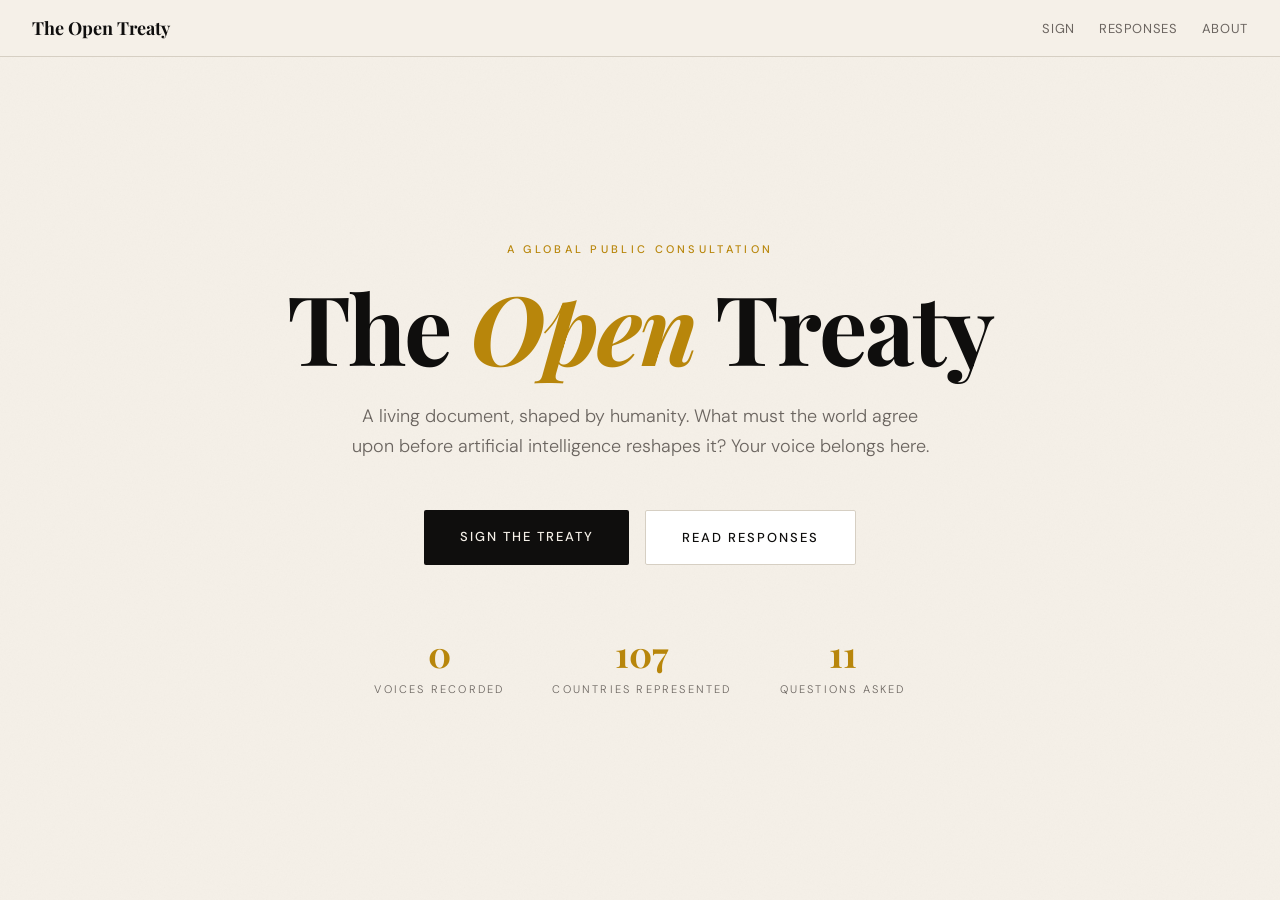
==== commit 21e82ead: "Link all Sign buttons/nav to Google Form All "Sign" and "Sign the Treaty" links now point to https:/" ====
--- a/index.html
+++ b/index.html
@@ -13,7 +13,7 @@
 <nav class="nav">
   <a href="index.html" class="nav-logo">The Open Treaty</a>
   <div class="nav-links">
-    <a href="pages/treaty.html">Sign</a>
+    <a href="https://forms.gle/yt5yZb3s8GECrH3CA" target="_blank" rel="noopener">Sign</a>
     <a href="pages/responses.html">Responses</a>
     <a href="pages/about.html">About</a>
   </div>
@@ -28,7 +28,7 @@
     </p>
 
     <div class="cta-group">
-      <a href="pages/treaty.html" class="btn btn-primary">Sign the Treaty</a>
+      <a href="https://forms.gle/yt5yZb3s8GECrH3CA" target="_blank" rel="noopener" class="btn btn-primary">Sign the Treaty</a>
       <a href="pages/responses.html" class="btn btn-secondary">Read Responses</a>
     </div>
 
